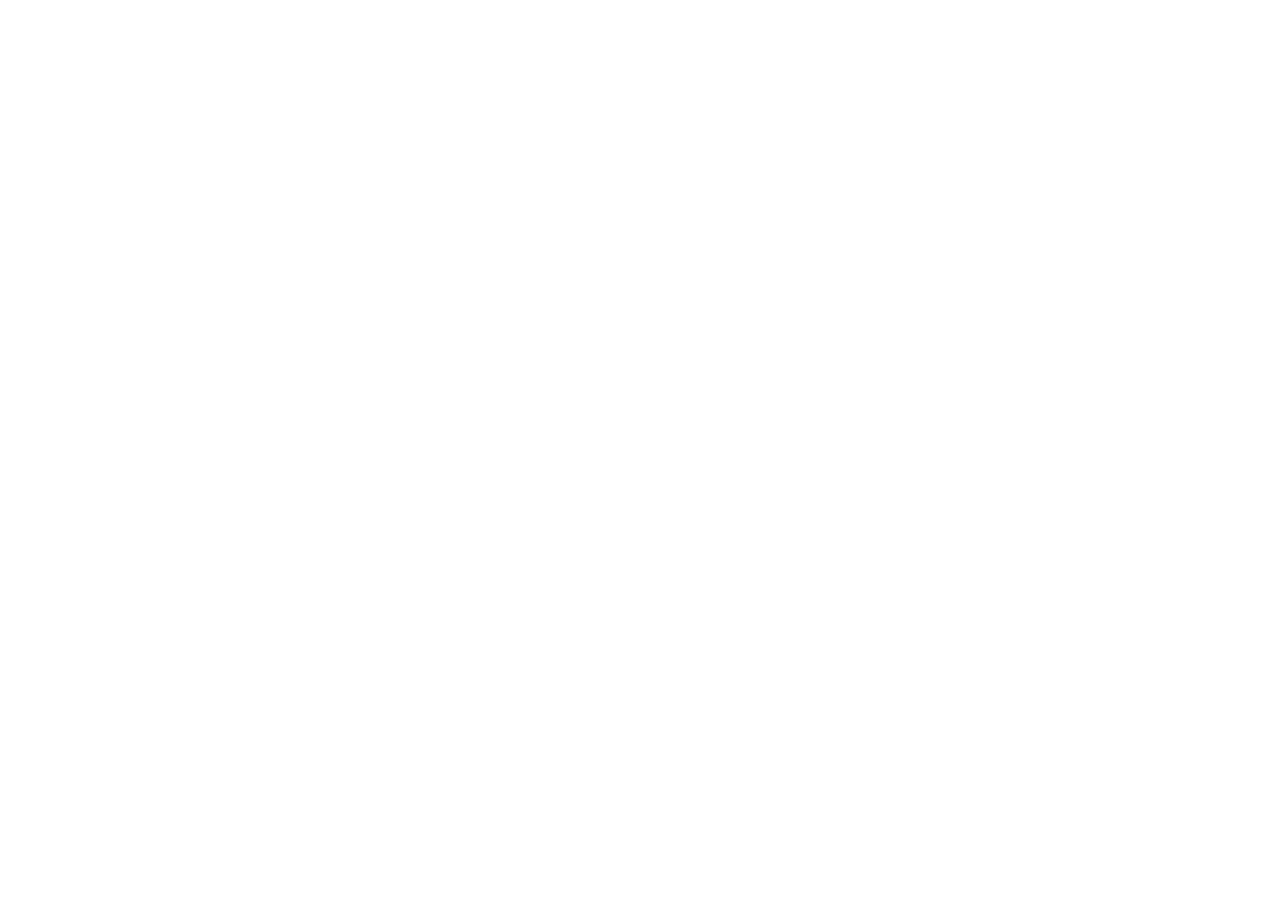
==== index.html @ d0008489 "feat: :tada: Started Page" ====
<!DOCTYPE html>
<html lang="es">
<head>
    <meta charset="UTF-8">
    <meta name="viewport" content="width=device-width, initial-scale=1.0">
    <title>main</title>
    <link rel="stylesheet" href="css/style.css">
</head>
<body>

</body>
</html>
---- css/style.css ----
@import url(variables.css);
*{
    padding: 0;
    margin: 0;
    box-sizing: border-box;
}
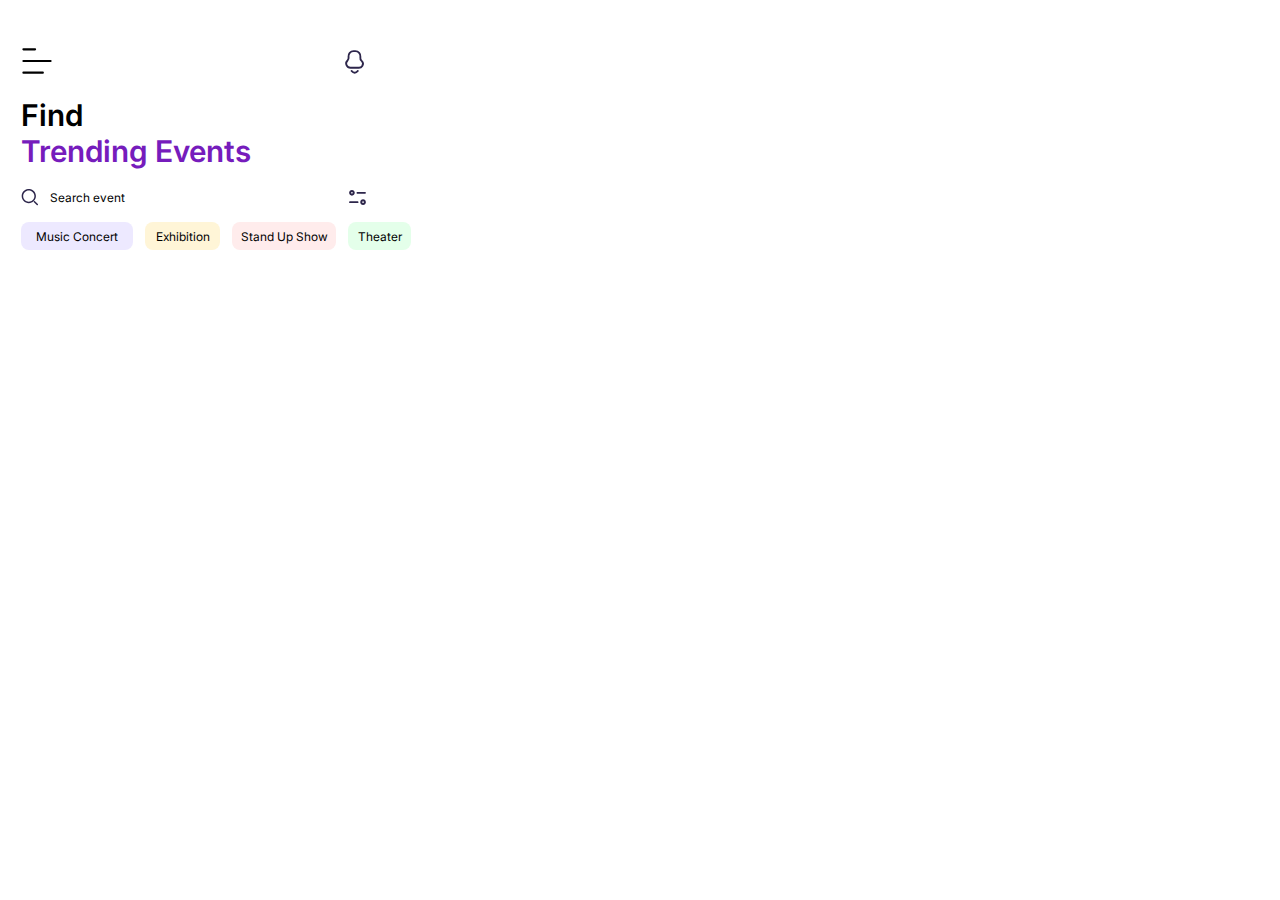
==== commit a15e7585: "feat: :construction: Header in progress" ====
--- a/index.html
+++ b/index.html
@@ -3,10 +3,33 @@
 <head>
     <meta charset="UTF-8">
     <meta name="viewport" content="width=device-width, initial-scale=1.0">
-    <title>main</title>
+    <title>Developer</title>
     <link rel="stylesheet" href="css/style.css">
 </head>
 <body>
-
+    <main class="main">
+        <header class="header__container">
+            <div class="div__menu">
+                <img src="storage/img/menu.svg">
+                <img src="storage/img/bell.svg">
+            </div>
+            <div class="div__title">
+                <h1>Find<br><strong>Trending Events</strong></h1>
+            </div>
+            <div class="div__search">
+                <div class="div__search-bar">
+                    <img src="storage/img/search.svg">
+                    <input type="text" placeholder="Search event">
+                    <img src="storage/img/Filter.svg">
+                </div>
+                <div class="div__options">
+                    <a href="#"><h2>Music Concert</h2></a>
+                    <a href="#"><h2>Exhibition</h2></a>
+                    <a href="#"><h2>Stand Up Show</h2></a> 
+                    <a href="#"><h2>Theater</h2></a>
+                </div>
+            </div>
+        </header>
+    </main>
 </body>
 </html>--- a/css/style.css
+++ b/css/style.css
@@ -4,3 +4,138 @@
     margin: 0;
     box-sizing: border-box;
 }
+.main {
+    padding-top: 45px;
+    padding-bottom: 45px;
+    padding-left: 21px;
+    padding-right: 21px;
+    background: var(--color-1);
+}
+.header__container {
+    width: 346px;
+    height: 231px;
+    display: flex;
+    flex-direction: column;
+    gap: 20px;
+}
+.div__menu {
+    display: flex;
+    flex-direction: row;
+    justify-content: space-between;
+    align-items: center;
+    width: 346px;
+    
+}
+.div__menu img{
+    width: 32px;
+    height: 32px;
+}
+.div__menu img:last-child{
+    width: 25px;
+    height: 25px;
+    /* margin-right: 18px; */
+}
+.div__title{
+    width: 265px;
+    height: 72px;
+}
+.div__title h1{
+    font-family: "Inter-SemiBold";
+    font-size: 30px;
+    color: var(--color-2);
+    line-height: 36px;
+}
+.div__title strong{
+    color: var(--color-10);
+}
+
+/************** search bar ***************/
+.div__search {
+    width: 345px;
+    height: 85px;
+    display: flex;
+    flex-direction: column;
+    gap: 16px;
+}
+.div__search-bar{
+    display: flex;
+    flex-direction: row;
+    justify-content: space-between;
+    align-items: center;
+    
+}
+.div__search img:first-child{
+    width: 17px;
+    height: 17px;
+}
+.div__search input{
+    width: 288px;
+    height: 17px;
+    border: none;
+}
+.div__search input::placeholder{
+    font-family: "Inter-Regular";
+    font-size: 12px;
+    color: var(--color-2);
+}
+.div__search img:last-child{
+    width: 17px;
+    height: 17px;
+}
+.div__options {
+    display: flex;
+    flex-direction: row;
+    gap: 12px;
+    width: 390px;
+    overflow-x: scroll;
+    
+}
+.div__options  h2{
+    font-family: "Inter-Regular";
+    font-size: 12px;
+    color: var(--color-2);
+    font-weight: 100;
+}
+.div__options a:nth-child(1){
+    background-color: var(--color-12);
+    width: 112px;
+    height: 28px;
+    text-decoration: none;
+    border-radius: 8px;
+    display: flex;
+    justify-content: center;
+    align-items: center;
+    
+}
+.div__options a:nth-child(2){
+    background-color: var(--color-14);
+    width: 76px;
+    height: 28px;
+    text-decoration: none;
+    border-radius: 8px;
+    display: flex;
+    justify-content: center;
+    align-items: center;
+}
+.div__options a:nth-child(3){
+    background-color: var(--color-13);
+    width: 104px;
+    height: 28px;
+    text-decoration: none;
+    border-radius: 8px;
+    display: flex;
+    justify-content: center;
+    align-items: center;
+
+}
+.div__options a:nth-child(4){
+    background-color: var(--color-11);
+    width: 63px;
+    height: 28px;
+    text-decoration: none;
+    border-radius: 8px;
+    display: flex;
+    justify-content: center;
+    align-items: center;
+
+}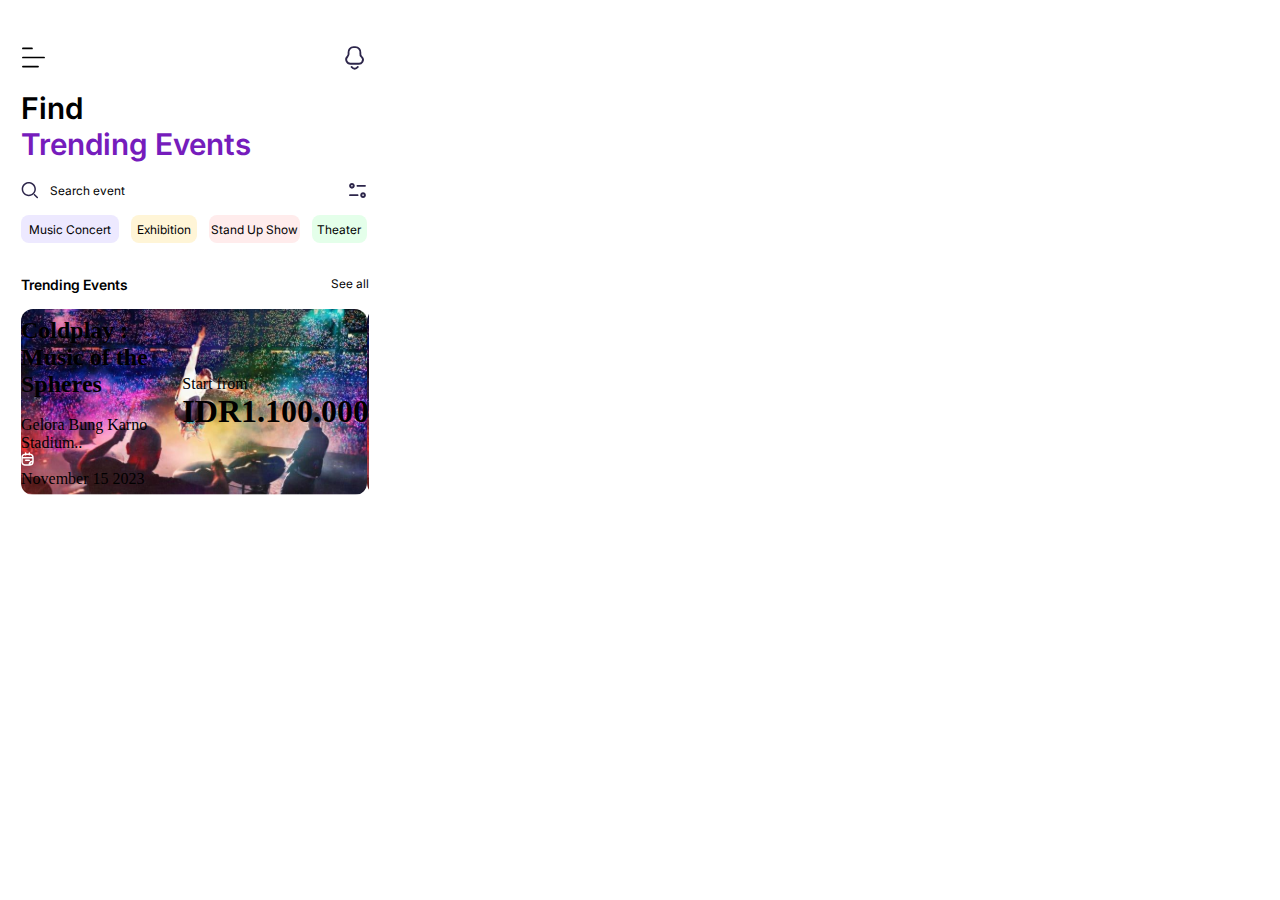
==== commit d25e99eb: "feat: :lipstick: Concert information in progress" ====
--- a/index.html
+++ b/index.html
@@ -30,6 +30,23 @@
                 </div>
             </div>
         </header>
+        <section class="section__container">
+            <div class="div__top">
+                <h2>Trending Events</h2>
+                <span>See all</span>
+            </div>
+            <div class="div__flyer">
+                <div class="div__name">
+                    <h2>Coldplay : Music of the Spheres</h2>
+                    <img src="storage/img/location.png"><p>Gelora Bung Karno Stadium..</p>
+                    <img src="storage/img/calendar.svg"><p>November 15 2023</p>
+                </div>
+                <div class="div__right-side">
+                    <span>Start from</span>
+                    <h1>IDR1.100.000</h1>
+                </div>
+            </div>
+        </section>
     </main>
 </body>
 </html>--- a/css/style.css
+++ b/css/style.css
@@ -27,8 +27,8 @@
     
 }
 .div__menu img{
-    width: 32px;
-    height: 32px;
+    width: 25px;
+    height: 25px;
 }
 .div__menu img:last-child{
     width: 25px;
@@ -86,7 +86,7 @@
     display: flex;
     flex-direction: row;
     gap: 12px;
-    width: 390px;
+    width: 346px;
     overflow-x: scroll;
     
 }
@@ -137,5 +137,37 @@
     display: flex;
     justify-content: center;
     align-items: center;
-
-}+}
+.section__container {
+    display: flex;
+    flex-direction: column;
+    width: 348px;
+    gap: 16px;
+}
+.div__top {
+    display: flex;
+    flex-direction: row;
+    justify-content: space-between;
+}
+.div__top h2{
+    font-family: "Inter-SemiBold";
+    font-size: 14px;
+    color: var(--color-2);
+}
+.div__top span{
+    font-family: "Inter-Regular";
+    font-size: 12px;
+    color: var(--color-2);
+    
+}
+.div__flyer {
+    background-image: url(../storage/img/coldplay.svg);
+    display: flex;
+    justify-content: center;
+    align-items: center;
+    height: 186px;
+}
+.div__name {
+}
+.div__right-side {
+}
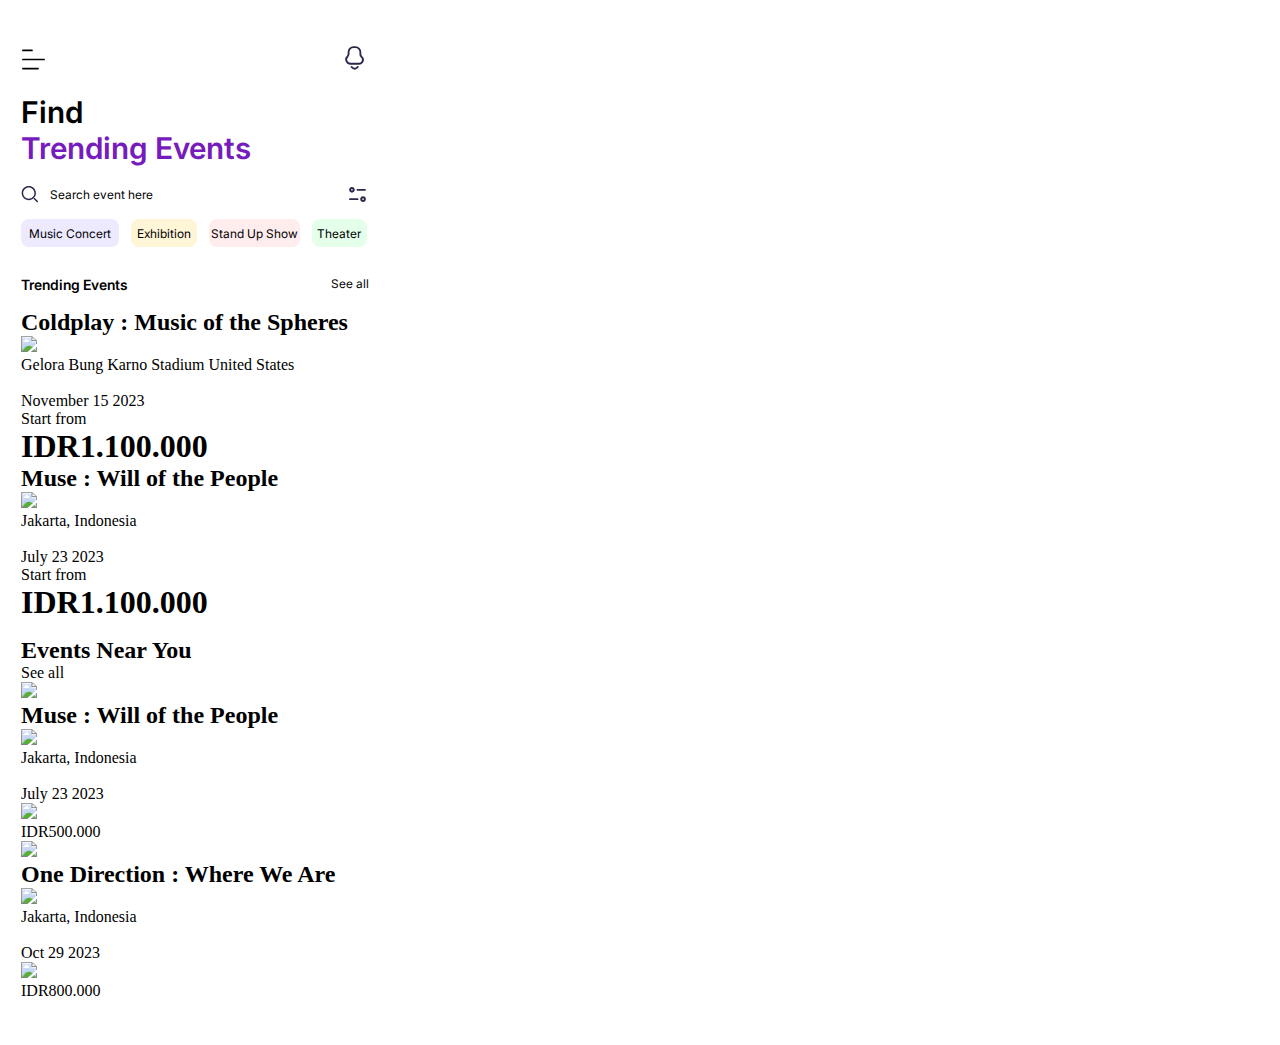
==== commit 82f5a873: "feat: :lipstick: Bottom side added" ====
--- a/index.html
+++ b/index.html
@@ -11,7 +11,9 @@
         <header class="header__container">
             <div class="div__menu">
                 <img src="storage/img/menu.svg">
+                <div class="div__bell">
                 <img src="storage/img/bell.svg">
+                </div>
             </div>
             <div class="div__title">
                 <h1>Find<br><strong>Trending Events</strong></h1>
@@ -19,7 +21,7 @@
             <div class="div__search">
                 <div class="div__search-bar">
                     <img src="storage/img/search.svg">
-                    <input type="text" placeholder="Search event">
+                    <input type="text" placeholder="Search event here">
                     <img src="storage/img/Filter.svg">
                 </div>
                 <div class="div__options">
@@ -35,17 +37,76 @@
                 <h2>Trending Events</h2>
                 <span>See all</span>
             </div>
-            <div class="div__flyer">
-                <div class="div__name">
-                    <h2>Coldplay : Music of the Spheres</h2>
-                    <img src="storage/img/location.png"><p>Gelora Bung Karno Stadium..</p>
-                    <img src="storage/img/calendar.svg"><p>November 15 2023</p>
+            <section class="section__flyers">
+                <article class="article__flyer">
+                    <div class="div__container">
+                        <div class="div__name">
+                            <h2>Coldplay : Music of the Spheres</h2>
+                            <div class="div__name-info">
+                                <img src="storage/img/location.svg"><p>Gelora Bung Karno Stadium United States</p>
+                            </div>
+                            <div class="div__name-info">
+                                <img src="storage/img/calendar.svg"><p>November 15 2023</p>
+                            </div>
+                        </div>
+                        <div class="div__right-side">
+                            <span>Start from</span>
+                            <h1>IDR1.100.000</h1>
+                        </div>
+                    </div>
+                </article>
+                <article class="article__flyer-2">
+                    <div class="div__container">
+                        <div class="div__name">
+                            <h2>Muse : Will of the People</h2>
+                            <div class="div__name-info">
+                                <img src="storage/img/location.svg"><p>Jakarta, Indonesia</p>
+                            </div>
+                            <div class="div__name-info">
+                                <img src="storage/img/calendar.svg"><p>July 23 2023</p>
+                            </div>
+                        </div>
+                        <div class="div__right-side">
+                            <span>Start from</span>
+                            <h1>IDR1.100.000</h1>
+                        </div>
+                    </div>
+                </article>
+            </section>
+            <section class="section__bottom">
+                <article class="article__bottom">
+                    <h2>Events Near You</h2>
+                    <span>See all</span>
+                </article>
+                <div class="div__box">
+                    <div class="div__ticket">
+                        <img src="storage/img/muse.svg">
+                        <h2>Muse : Will of the People</h2>
+                        <div class="div__bottom-info">
+                            <img src="storage/img/location.svg"><p>Jakarta, Indonesia</p>
+                        </div>
+                        <div class="div__bottom-info">
+                            <img src="storage/img/calendar.svg"><p>July 23 2023</p>
+                        </div>
+                        <div class="div__bottom-info-end">
+                            <img src="storage/img/tag.svg"><p>IDR500.000</p>
+                        </div>
+                    </div>
+                    <div class="div__ticket">
+                        <img src="storage/img/onedirection.svg">
+                        <h2>One Direction : Where We Are</h2>
+                        <div class="div__bottom-info">
+                            <img src="storage/img/location.svg"><p>Jakarta, Indonesia</p>
+                        </div>
+                        <div class="div__bottom-info">
+                            <img src="storage/img/calendar.svg"><p>Oct 29 2023</p>
+                        </div>
+                        <div class="div__bottom-info-end">
+                            <img src="storage/img/tag.svg"><p>IDR800.000</p>
+                        </div>
+                    </div>
                 </div>
-                <div class="div__right-side">
-                    <span>Start from</span>
-                    <h1>IDR1.100.000</h1>
-                </div>
-            </div>
+            </section>
         </section>
     </main>
 </body>
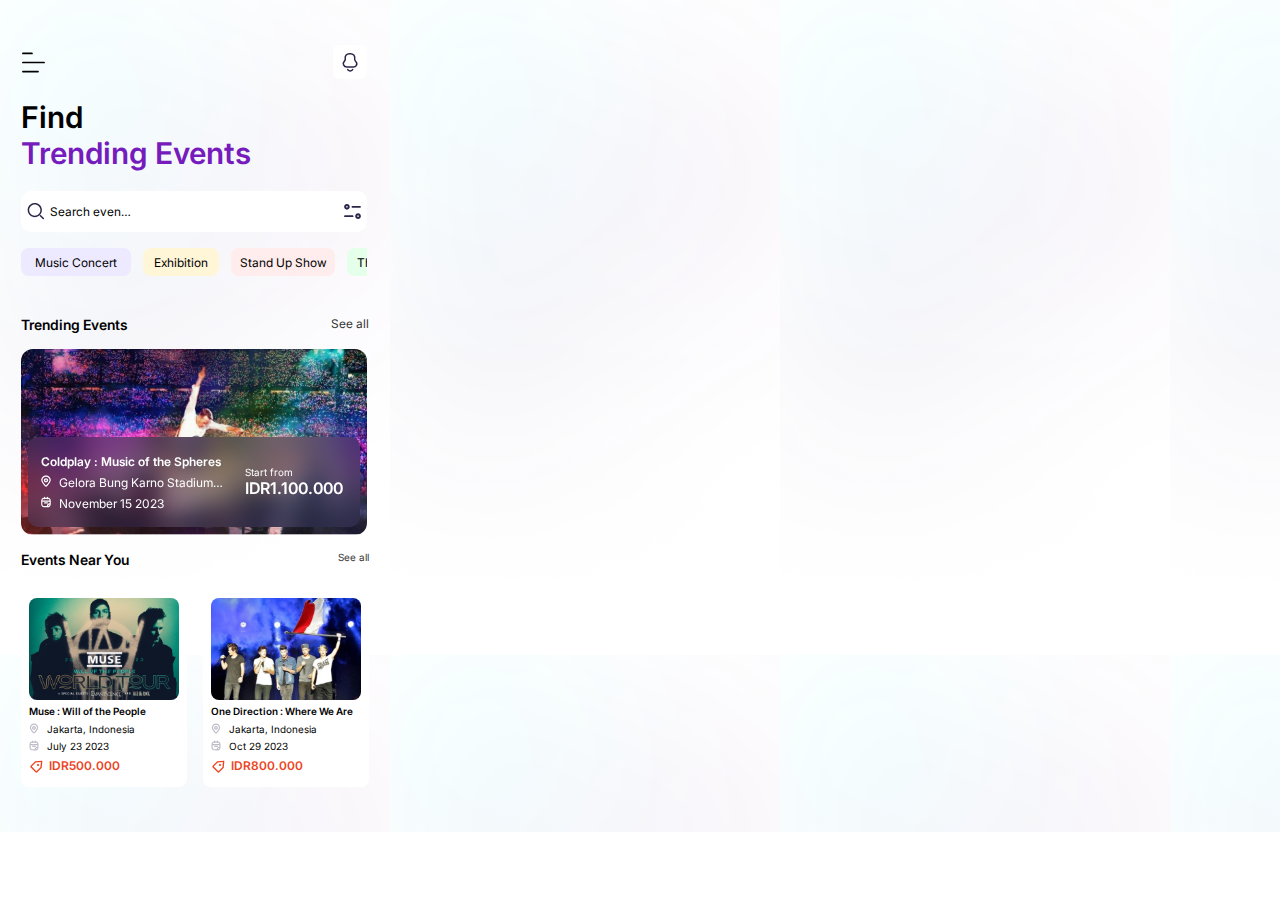
==== commit 08d522d2: "feat: :lipstick: Changed icon's color" ====
--- a/index.html
+++ b/index.html
@@ -43,10 +43,10 @@
                         <div class="div__name">
                             <h2>Coldplay : Music of the Spheres</h2>
                             <div class="div__name-info">
-                                <img src="storage/img/location.svg"><p>Gelora Bung Karno Stadium United States</p>
+                                <img src="storage/img/white-location.svg"><p>Gelora Bung Karno Stadium United States</p>
                             </div>
                             <div class="div__name-info">
-                                <img src="storage/img/calendar.svg"><p>November 15 2023</p>
+                                <img src="storage/img/white-calendar.svg"><p>November 15 2023</p>
                             </div>
                         </div>
                         <div class="div__right-side">
@@ -60,10 +60,10 @@
                         <div class="div__name">
                             <h2>Muse : Will of the People</h2>
                             <div class="div__name-info">
-                                <img src="storage/img/location.svg"><p>Jakarta, Indonesia</p>
+                                <img src="storage/img/white-location.svg"><p>Jakarta, Indonesia</p>
                             </div>
                             <div class="div__name-info">
-                                <img src="storage/img/calendar.svg"><p>July 23 2023</p>
+                                <img src="storage/img/white-calendar.svg"><p>July 23 2023</p>
                             </div>
                         </div>
                         <div class="div__right-side">
--- a/css/style.css
+++ b/css/style.css
@@ -9,14 +9,15 @@
     padding-bottom: 45px;
     padding-left: 21px;
     padding-right: 21px;
-    background: var(--color-1);
+    background-image: url(../storage/img/background.png);
 }
 .header__container {
     width: 346px;
-    height: 231px;
+    height: auto;
     display: flex;
     flex-direction: column;
     gap: 20px;
+    padding-bottom: 40px;
 }
 .div__menu {
     display: flex;
@@ -30,10 +31,18 @@
     width: 25px;
     height: 25px;
 }
-.div__menu img:last-child{
-    width: 25px;
-    height: 25px;
-    /* margin-right: 18px; */
+.div__bell{
+    width: 34px;
+    height: 34px;
+    border-radius: 6px;
+    background: var(--color-1);
+    display: flex;
+    justify-content: center;
+    align-items: center;
+}
+.div__bell img{
+    width: 20px;
+    height: 20px;
 }
 .div__title{
     width: 265px;
@@ -52,16 +61,20 @@
 /************** search bar ***************/
 .div__search {
     width: 345px;
-    height: 85px;
-    display: flex;
-    flex-direction: column;
-    gap: 16px;
+    height: auto;
+    display: flex;
+    flex-direction: column;
+    gap: 16px;    
 }
 .div__search-bar{
-    display: flex;
-    flex-direction: row;
-    justify-content: space-between;
-    align-items: center;
+    width: 346px;
+    height: 41px;
+    display: flex;
+    flex-direction: row;
+    justify-content: space-evenly;
+    align-items: center;
+    border-radius: 10px;
+    background: var(--color-1);
     
 }
 .div__search img:first-child{
@@ -72,11 +85,15 @@
     width: 288px;
     height: 17px;
     border: none;
+    overflow: hidden;
+    white-space: nowrap;
+    text-overflow: ellipsis;
 }
 .div__search input::placeholder{
     font-family: "Inter-Regular";
     font-size: 12px;
     color: var(--color-2);
+    width: 82px;
 }
 .div__search img:last-child{
     width: 17px;
@@ -87,8 +104,9 @@
     flex-direction: row;
     gap: 12px;
     width: 346px;
+    height: auto;
     overflow-x: scroll;
-    
+    scrollbar-width: none;
 }
 .div__options  h2{
     font-family: "Inter-Regular";
@@ -97,6 +115,7 @@
     font-weight: 100;
 }
 .div__options a:nth-child(1){
+    white-space: nowrap;
     background-color: var(--color-12);
     width: 112px;
     height: 28px;
@@ -105,6 +124,7 @@
     display: flex;
     justify-content: center;
     align-items: center;
+    padding: 6.5px 14px ;
     
 }
 .div__options a:nth-child(2){
@@ -116,8 +136,11 @@
     display: flex;
     justify-content: center;
     align-items: center;
+    padding: 6.5px 14px ;
 }
 .div__options a:nth-child(3){
+    display: inline-block;
+    white-space: nowrap;
     background-color: var(--color-13);
     width: 104px;
     height: 28px;
@@ -126,6 +149,7 @@
     display: flex;
     justify-content: center;
     align-items: center;
+    padding: 6.5px 14px ;
 
 }
 .div__options a:nth-child(4){
@@ -137,7 +161,9 @@
     display: flex;
     justify-content: center;
     align-items: center;
-}
+    padding: 6.5px 14px ;
+}
+/***************** Middle *****************************/
 .section__container {
     display: flex;
     flex-direction: column;
@@ -157,17 +183,175 @@
 .div__top span{
     font-family: "Inter-Regular";
     font-size: 12px;
-    color: var(--color-2);
-    
-}
-.div__flyer {
+    color: var(--color-6);
+    
+}
+.section__flyers{
+    display: flex;
+    flex-direction: row;
+    gap: 19px;
+    overflow-x: scroll;
+}
+.article__flyer {
     background-image: url(../storage/img/coldplay.svg);
-    display: flex;
-    justify-content: center;
-    align-items: center;
+    width: 346px;
     height: 186px;
+    display: flex;
+    justify-content: center;
+    padding-top: 88px;
+    padding-left: 7px;
+    padding-right: 7px;
+}
+.div__container{
+    display: flex;
+    justify-content: center;
+    align-items: center;
+    width: 332px;
+    height: 90px;
+    gap: 20px;
+    border-radius: 10px;
+    backdrop-filter: blur(12px);
+    background: var(--color-5);
+
 }
 .div__name {
-}
+    display: flex;
+    flex-direction: column;
+    gap: 6px;
+    width: 184px;
+    height: 57px;
+}
+.div__name h2{
+    font-family: "Inter-SemiBold";
+    font-size: 12px;
+    color: var(--color-1);
+}
+.div__name-info{
+    display: flex;
+    flex-direction: row;
+    gap: 8px;
+}
+.div__name-info img{
+    width: 10px;
+    height: 12px;
+}
+.div__name-info p{
+    font-family: "Inter-Regular";
+    font-size: 12px;
+    color: var(--color-1);
+    overflow: hidden;
+    white-space: nowrap;
+    text-overflow: ellipsis;
+}
+
 .div__right-side {
-}
+    width: 102px;
+    height: 35px;
+    display: flex;
+    flex-direction: column;
+    justify-content: center;
+}
+.div__right-side span{
+    font-family: "Inter-Regular";
+    font-size: 10px;
+    color: var(--color-1);
+}
+.div__right-side h1{
+    font-family: "Inter-SemiBold";
+    font-size: 16px;
+    color: var(--color-1);
+}
+.article__flyer-2{
+    background-image: url(../storage/img/big-muse.svg);
+    background-repeat: no-repeat;
+    width: 100%;
+    height: 186px;
+    display: flex;
+    justify-content: center;
+    padding-top: 88px;
+    padding-right: 7px;
+    padding-left: 7px;
+}
+
+/*********************** bottom **************************/
+
+.section__bottom {
+    display: flex;
+    flex-direction: column;
+    gap: 16px;
+}
+.article__bottom {
+    display: flex;
+    flex-direction: row;
+    justify-content: space-between;
+}
+.article__bottom h2{
+    font-family: "Inter-SemiBold";
+    font-size: 14px;
+    color: var(--color-2);
+}
+.article__bottom span{
+    font-family: "Inter-Regular";
+    font-size: 10px;
+    color: var(--color-6);
+}
+.div__box {
+   width: 348px;
+   height: 203px;
+   display: flex;
+   flex-direction: row;
+   gap: 16px;
+}
+.div__ticket {
+    width: 166px;
+    height: 203px;
+    padding: 8px;
+    border-radius: 8px;
+    display: flex;
+    flex-direction: column;
+    justify-content: space-evenly;
+    background: var(--color-1)
+}
+.div__ticket img{
+    width: 150px;
+    height: 102px;
+}
+.div__ticket h2{
+    font-family: "Inter-SemiBold";
+    font-size: 10px;
+    color: var(--color-2);
+}
+.div__bottom-info {
+    display: flex;
+    flex-direction: row;
+    gap: 8px;
+    
+}
+.div__bottom-info::after{
+    background-color: rgba(255, 0, 0, 0.5); /* Rojo semi-transparente */
+    mix-blend-mode: multiply;
+}
+.div__bottom-info img{
+    width: 10px;
+    height: 11px;
+    filter: saturate(--color-4);
+}
+.div__bottom-info p{
+    font-family: "Inter-Regular";
+    font-size: 10px;
+    color: var(--color-2);
+}
+.div__bottom-info-end {
+    display: flex;
+    flex-direction: row;
+    gap: 4px;
+}
+.div__bottom-info-end img{
+    width: 16px;
+    height: 16px;
+}
+.div__bottom-info-end p{
+    font-family: "Inter-SemiBold";
+    font-size: 12px;
+    color: var(--color-3);
+}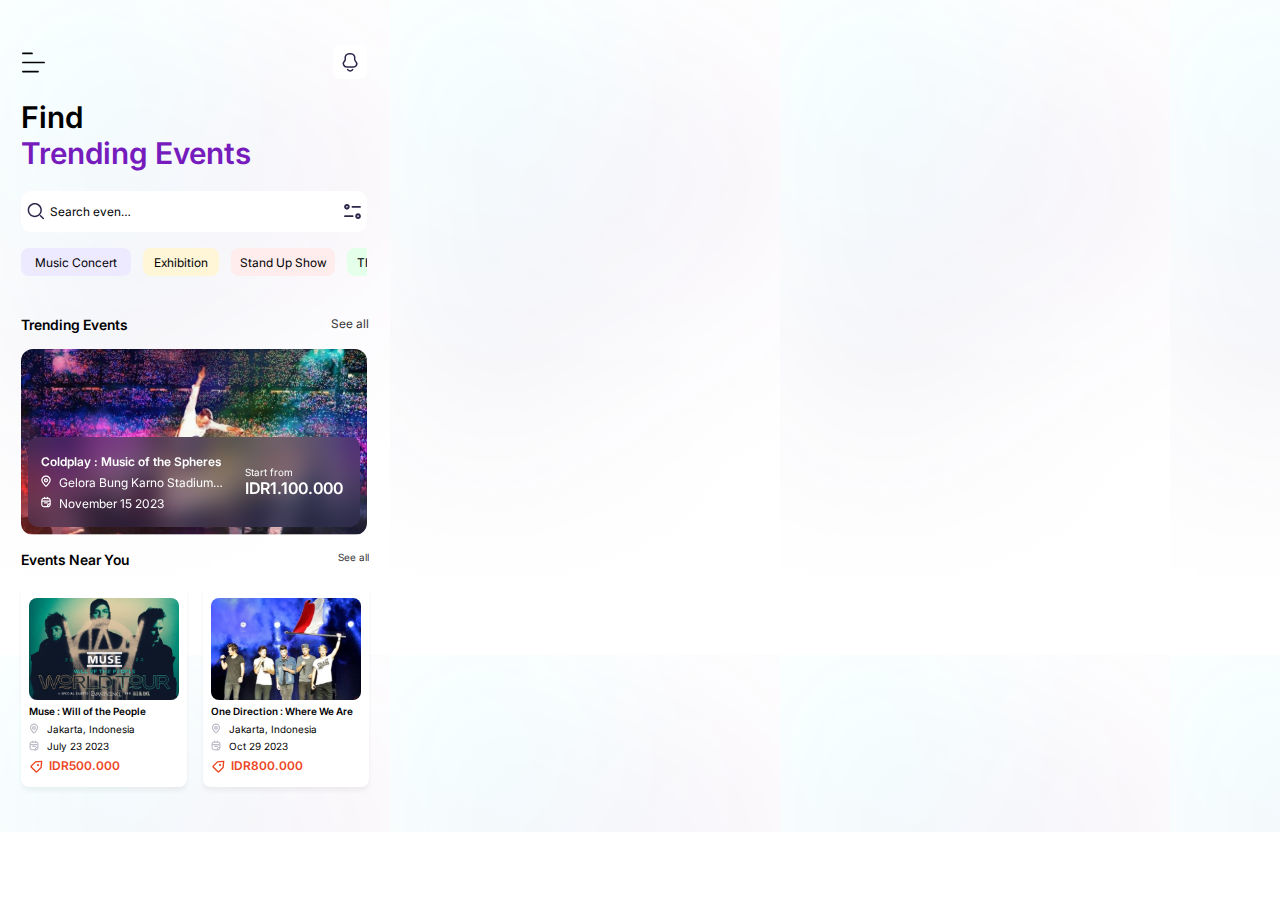
==== commit 247810aa: "fix: :construction: Update of shadow for the bottom boxes and input upgrade" ====
--- a/index.html
+++ b/index.html
@@ -2,8 +2,8 @@
 <html lang="es">
 <head>
     <meta charset="UTF-8">
-    <meta name="viewport" content="width=device-width, initial-scale=1.0">
-    <title>Developer</title>
+    <meta name="viewport" content="width=device-width, initial-scale=1.0, user-scalable=no">
+    <title>HOME</title>
     <link rel="stylesheet" href="css/style.css">
 </head>
 <body>
@@ -41,7 +41,7 @@
                 <article class="article__flyer">
                     <div class="div__container">
                         <div class="div__name">
-                            <h2>Coldplay : Music of the Spheres</h2>
+                            <a href="views/detail.html"><h2>Coldplay : Music of the Spheres</h2></a>
                             <div class="div__name-info">
                                 <img src="storage/img/white-location.svg"><p>Gelora Bung Karno Stadium United States</p>
                             </div>
@@ -107,7 +107,7 @@
                     </div>
                 </div>
             </section>
-        </section>
+        </section>    
     </main>
 </body>
 </html>--- a/css/style.css
+++ b/css/style.css
@@ -3,6 +3,9 @@
     padding: 0;
     margin: 0;
     box-sizing: border-box;
+}
+@media  {
+    
 }
 .main {
     padding-top: 45px;
@@ -226,6 +229,9 @@
     font-size: 12px;
     color: var(--color-1);
 }
+.div__name a{
+    text-decoration: none;
+}
 .div__name-info{
     display: flex;
     flex-direction: row;
@@ -296,11 +302,11 @@
     color: var(--color-6);
 }
 .div__box {
-   width: 348px;
-   height: 203px;
-   display: flex;
-   flex-direction: row;
-   gap: 16px;
+    width: 348px;
+    height: 203px;
+    display: flex;
+    flex-direction: row;
+    gap: 16px;
 }
 .div__ticket {
     width: 166px;
@@ -310,7 +316,8 @@
     display: flex;
     flex-direction: column;
     justify-content: space-evenly;
-    background: var(--color-1)
+    background: var(--color-1);
+    box-shadow: 0px 4px 4px var(--color-16)
 }
 .div__ticket img{
     width: 150px;
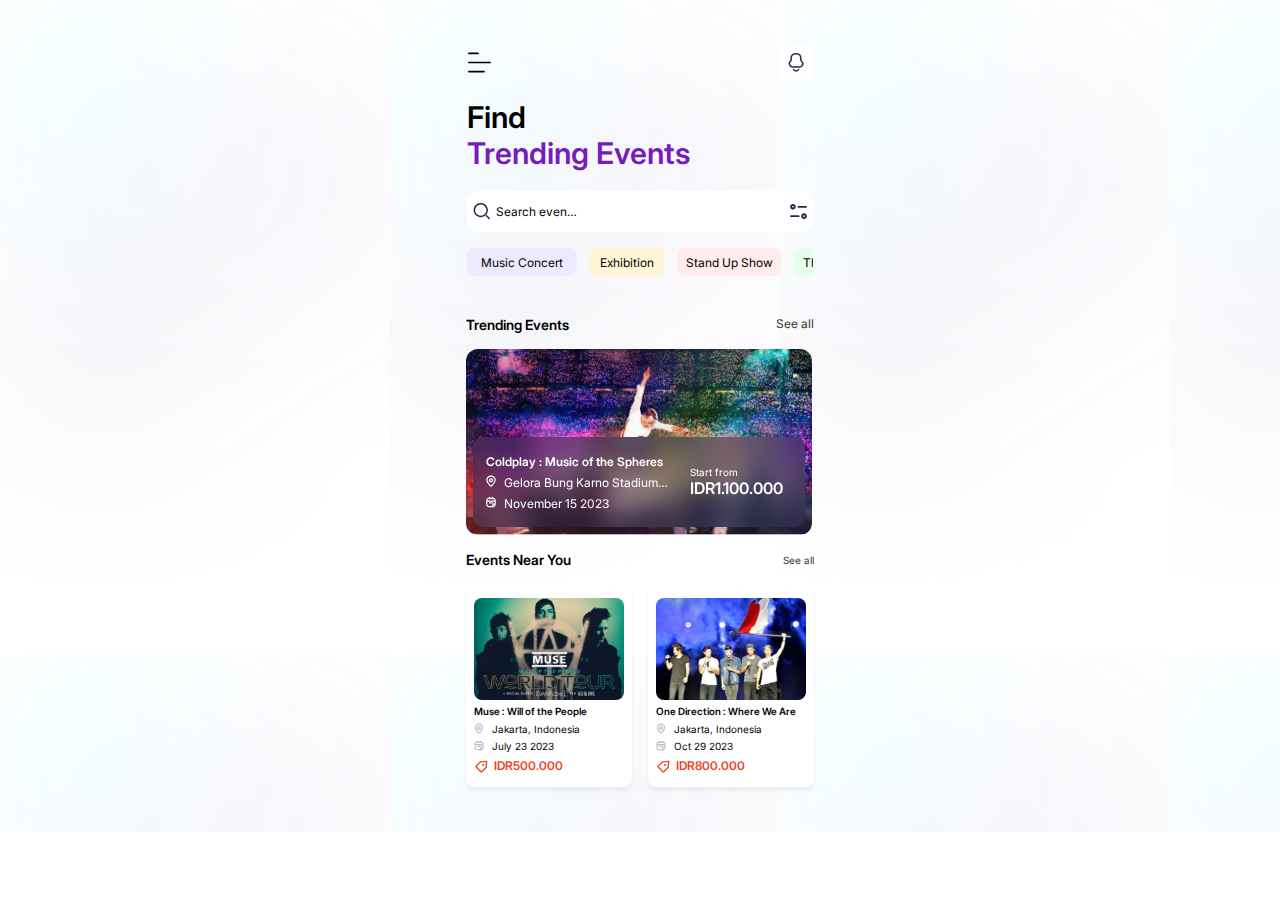
==== commit 4f0d0174: "feat: :sparkles: Finished page" ====
--- a/index.html
+++ b/index.html
@@ -21,7 +21,7 @@
             <div class="div__search">
                 <div class="div__search-bar">
                     <img src="storage/img/search.svg">
-                    <input type="text" placeholder="Search event here">
+                    <input type="text" placeholder="Search event...">
                     <img src="storage/img/Filter.svg">
                 </div>
                 <div class="div__options">
--- a/css/style.css
+++ b/css/style.css
@@ -3,9 +3,6 @@
     padding: 0;
     margin: 0;
     box-sizing: border-box;
-}
-@media  {
-    
 }
 .main {
     padding-top: 45px;
@@ -13,6 +10,10 @@
     padding-left: 21px;
     padding-right: 21px;
     background-image: url(../storage/img/background.png);
+    display: flex;
+    flex-direction: column;
+    justify-content: center;
+    align-items: center;
 }
 .header__container {
     width: 346px;
@@ -56,9 +57,11 @@
     font-size: 30px;
     color: var(--color-2);
     line-height: 36px;
+    font-weight: 100;
 }
 .div__title strong{
     color: var(--color-10);
+    font-weight: 100;
 }
 
 /************** search bar ***************/
@@ -182,6 +185,7 @@
     font-family: "Inter-SemiBold";
     font-size: 14px;
     color: var(--color-2);
+    font-weight: 100;
 }
 .div__top span{
     font-family: "Inter-Regular";
@@ -194,6 +198,7 @@
     flex-direction: row;
     gap: 19px;
     overflow-x: scroll;
+    scrollbar-width: none;
 }
 .article__flyer {
     background-image: url(../storage/img/coldplay.svg);
@@ -222,12 +227,13 @@
     flex-direction: column;
     gap: 6px;
     width: 184px;
-    height: 57px;
+    height: fit-content;
 }
 .div__name h2{
     font-family: "Inter-SemiBold";
     font-size: 12px;
     color: var(--color-1);
+    font-weight: 100;
 }
 .div__name a{
     text-decoration: none;
@@ -290,11 +296,13 @@
     display: flex;
     flex-direction: row;
     justify-content: space-between;
+    align-items: center;
 }
 .article__bottom h2{
     font-family: "Inter-SemiBold";
     font-size: 14px;
     color: var(--color-2);
+    font-weight: 100;
 }
 .article__bottom span{
     font-family: "Inter-Regular";
@@ -327,21 +335,16 @@
     font-family: "Inter-SemiBold";
     font-size: 10px;
     color: var(--color-2);
+    font-weight: 100;
 }
 .div__bottom-info {
     display: flex;
     flex-direction: row;
     gap: 8px;
-    
-}
-.div__bottom-info::after{
-    background-color: rgba(255, 0, 0, 0.5); /* Rojo semi-transparente */
-    mix-blend-mode: multiply;
 }
 .div__bottom-info img{
     width: 10px;
     height: 11px;
-    filter: saturate(--color-4);
 }
 .div__bottom-info p{
     font-family: "Inter-Regular";
